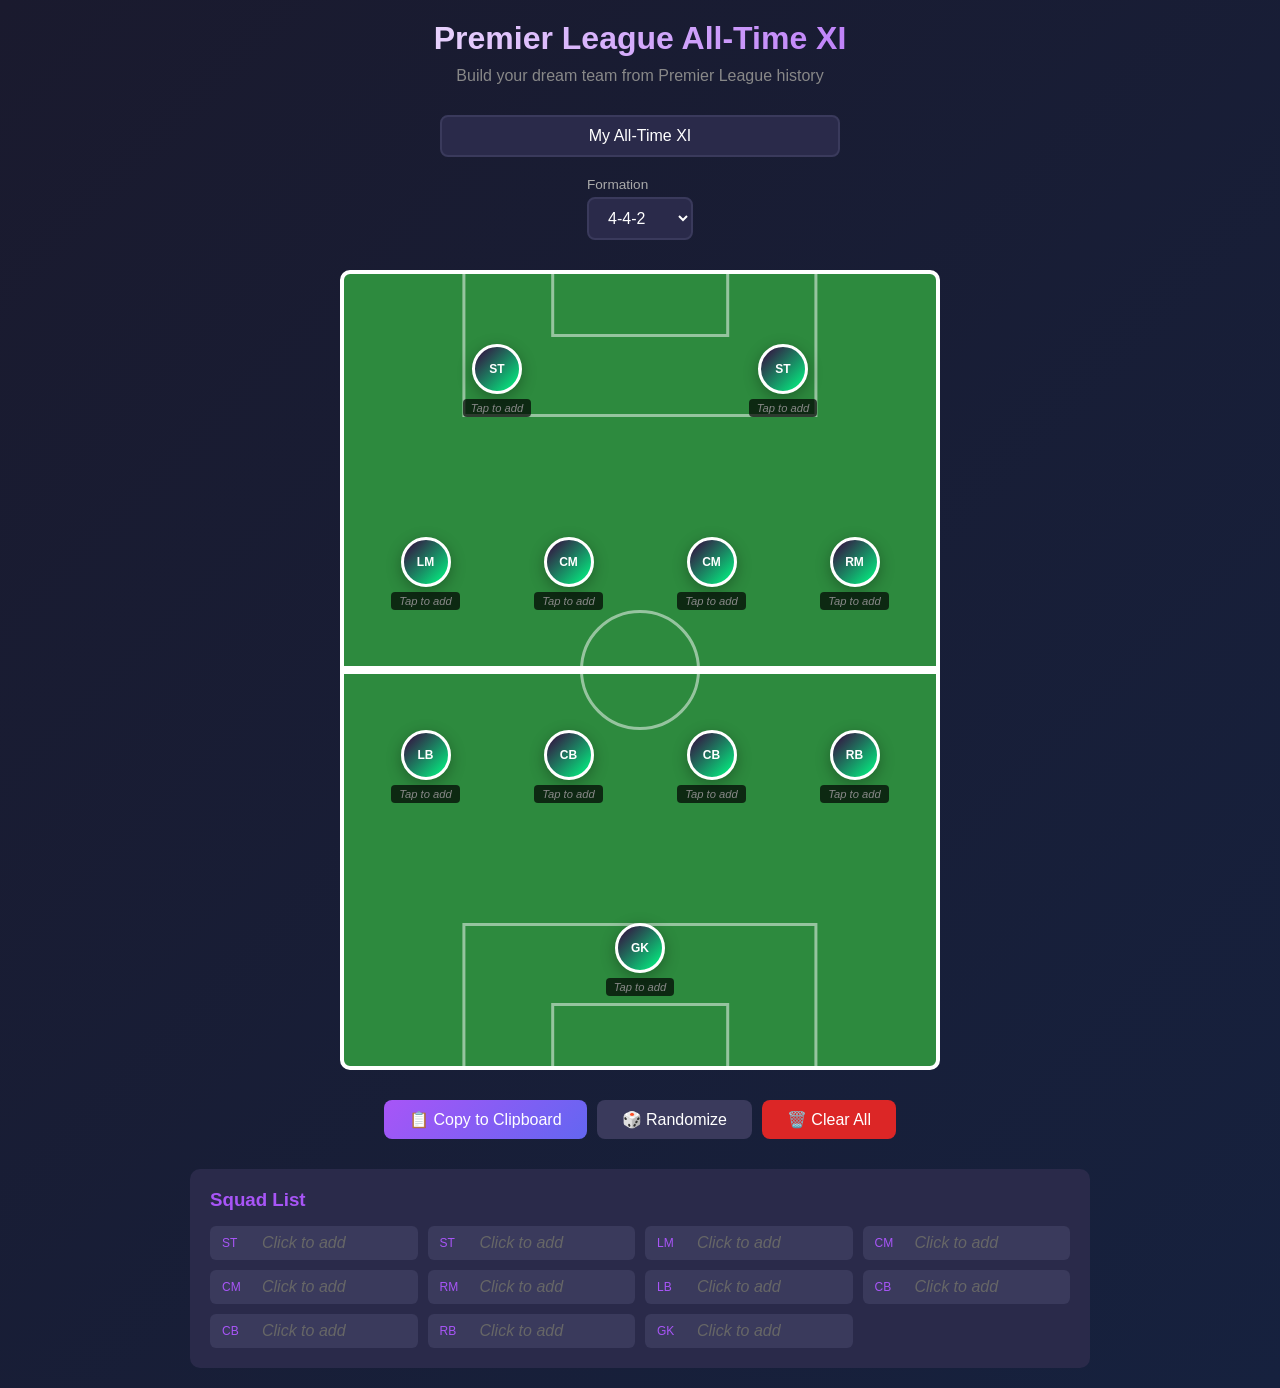
==== premier-league-xi-builder.html @ 078b73fc "Add Premier League All-Time XI Builder tool A visual team builder with: - 10 flexible formations (4-" ====
<!DOCTYPE html>
<html lang="en">
<head>
    <meta charset="UTF-8">
    <meta name="viewport" content="width=device-width, initial-scale=1.0">
    <title>Premier League All-Time XI Builder</title>
    <style>
        * {
            box-sizing: border-box;
            margin: 0;
            padding: 0;
        }

        body {
            font-family: -apple-system, BlinkMacSystemFont, 'Segoe UI', Roboto, sans-serif;
            background: linear-gradient(135deg, #1a1a2e 0%, #16213e 100%);
            min-height: 100vh;
            padding: 20px;
            color: #fff;
        }

        .container {
            max-width: 900px;
            margin: 0 auto;
        }

        h1 {
            text-align: center;
            margin-bottom: 10px;
            font-size: 2rem;
            background: linear-gradient(90deg, #fff, #a855f7);
            -webkit-background-clip: text;
            -webkit-text-fill-color: transparent;
            background-clip: text;
        }

        .subtitle {
            text-align: center;
            color: #888;
            margin-bottom: 30px;
        }

        .controls {
            display: flex;
            gap: 15px;
            justify-content: center;
            flex-wrap: wrap;
            margin-bottom: 30px;
        }

        .control-group {
            display: flex;
            flex-direction: column;
            gap: 5px;
        }

        .control-group label {
            font-size: 0.85rem;
            color: #aaa;
        }

        select, input[type="text"] {
            padding: 10px 15px;
            border: 2px solid #3a3a5c;
            border-radius: 8px;
            background: #2a2a4a;
            color: #fff;
            font-size: 1rem;
            outline: none;
            transition: border-color 0.2s;
        }

        select:focus, input[type="text"]:focus {
            border-color: #a855f7;
        }

        .pitch-container {
            position: relative;
            width: 100%;
            max-width: 600px;
            margin: 0 auto 30px;
            aspect-ratio: 3/4;
            background: linear-gradient(to bottom,
                #2d8a3e 0%, #2d8a3e 49.5%,
                #fff 49.5%, #fff 50.5%,
                #2d8a3e 50.5%, #2d8a3e 100%);
            border-radius: 10px;
            border: 4px solid #fff;
            overflow: hidden;
        }

        .pitch-markings {
            position: absolute;
            inset: 0;
            pointer-events: none;
        }

        /* Center circle */
        .center-circle {
            position: absolute;
            top: 50%;
            left: 50%;
            transform: translate(-50%, -50%);
            width: 120px;
            height: 120px;
            border: 3px solid rgba(255,255,255,0.5);
            border-radius: 50%;
        }

        /* Penalty areas */
        .penalty-area {
            position: absolute;
            left: 50%;
            transform: translateX(-50%);
            width: 60%;
            height: 18%;
            border: 3px solid rgba(255,255,255,0.5);
        }

        .penalty-area.top {
            top: 0;
            border-top: none;
        }

        .penalty-area.bottom {
            bottom: 0;
            border-bottom: none;
        }

        /* Goal areas */
        .goal-area {
            position: absolute;
            left: 50%;
            transform: translateX(-50%);
            width: 30%;
            height: 8%;
            border: 3px solid rgba(255,255,255,0.5);
        }

        .goal-area.top {
            top: 0;
            border-top: none;
        }

        .goal-area.bottom {
            bottom: 0;
            border-bottom: none;
        }

        .players-container {
            position: absolute;
            inset: 0;
            display: flex;
            flex-direction: column;
            padding: 10px;
        }

        .row {
            display: flex;
            justify-content: space-around;
            align-items: center;
            flex: 1;
        }

        .player {
            display: flex;
            flex-direction: column;
            align-items: center;
            gap: 5px;
            cursor: pointer;
            transition: transform 0.2s;
        }

        .player:hover {
            transform: scale(1.1);
        }

        .player-circle {
            width: 50px;
            height: 50px;
            border-radius: 50%;
            background: linear-gradient(135deg, #38003c 0%, #00ff85 100%);
            display: flex;
            align-items: center;
            justify-content: center;
            font-weight: bold;
            font-size: 0.75rem;
            border: 3px solid #fff;
            box-shadow: 0 4px 15px rgba(0,0,0,0.3);
        }

        .player-name {
            background: rgba(0,0,0,0.7);
            padding: 3px 8px;
            border-radius: 4px;
            font-size: 0.7rem;
            max-width: 80px;
            text-align: center;
            white-space: nowrap;
            overflow: hidden;
            text-overflow: ellipsis;
        }

        .player-name.empty {
            color: #888;
            font-style: italic;
        }

        /* Modal */
        .modal-overlay {
            display: none;
            position: fixed;
            inset: 0;
            background: rgba(0,0,0,0.8);
            z-index: 100;
            align-items: center;
            justify-content: center;
        }

        .modal-overlay.active {
            display: flex;
        }

        .modal {
            background: #2a2a4a;
            padding: 30px;
            border-radius: 15px;
            width: 90%;
            max-width: 400px;
            text-align: center;
        }

        .modal h3 {
            margin-bottom: 20px;
            color: #a855f7;
        }

        .modal input {
            width: 100%;
            padding: 12px;
            margin-bottom: 20px;
        }

        .modal-buttons {
            display: flex;
            gap: 10px;
            justify-content: center;
        }

        .btn {
            padding: 10px 25px;
            border: none;
            border-radius: 8px;
            cursor: pointer;
            font-size: 1rem;
            transition: transform 0.2s, opacity 0.2s;
        }

        .btn:hover {
            transform: scale(1.05);
        }

        .btn-primary {
            background: linear-gradient(135deg, #a855f7, #6366f1);
            color: #fff;
        }

        .btn-secondary {
            background: #3a3a5c;
            color: #fff;
        }

        .btn-danger {
            background: #dc2626;
            color: #fff;
        }

        /* Actions */
        .actions {
            display: flex;
            gap: 10px;
            justify-content: center;
            flex-wrap: wrap;
            margin-bottom: 30px;
        }

        /* Team name */
        .team-name-container {
            text-align: center;
            margin-bottom: 20px;
        }

        .team-name-input {
            font-size: 1.5rem;
            text-align: center;
            background: transparent;
            border: 2px dashed #3a3a5c;
            padding: 10px 20px;
            width: 100%;
            max-width: 400px;
        }

        .team-name-input:focus {
            border-style: solid;
        }

        /* Roster list */
        .roster {
            background: #2a2a4a;
            border-radius: 10px;
            padding: 20px;
            margin-top: 20px;
        }

        .roster h3 {
            margin-bottom: 15px;
            color: #a855f7;
        }

        .roster-list {
            display: grid;
            grid-template-columns: repeat(auto-fill, minmax(200px, 1fr));
            gap: 10px;
        }

        .roster-item {
            display: flex;
            align-items: center;
            gap: 10px;
            padding: 8px 12px;
            background: #3a3a5c;
            border-radius: 6px;
        }

        .roster-position {
            font-size: 0.75rem;
            color: #a855f7;
            min-width: 30px;
        }

        .roster-player {
            flex: 1;
        }

        .roster-player.empty {
            color: #666;
            font-style: italic;
        }

        @media (max-width: 600px) {
            .player-circle {
                width: 40px;
                height: 40px;
                font-size: 0.65rem;
            }

            .player-name {
                font-size: 0.6rem;
                max-width: 60px;
            }

            h1 {
                font-size: 1.5rem;
            }
        }
    </style>
</head>
<body>
    <div class="container">
        <h1>Premier League All-Time XI</h1>
        <p class="subtitle">Build your dream team from Premier League history</p>

        <div class="team-name-container">
            <input type="text" class="team-name-input" id="teamName" placeholder="Enter Team Name..." value="My All-Time XI">
        </div>

        <div class="controls">
            <div class="control-group">
                <label>Formation</label>
                <select id="formation">
                    <option value="4-4-2">4-4-2</option>
                    <option value="4-3-3">4-3-3</option>
                    <option value="4-2-3-1">4-2-3-1</option>
                    <option value="3-5-2">3-5-2</option>
                    <option value="3-4-3">3-4-3</option>
                    <option value="5-3-2">5-3-2</option>
                    <option value="5-4-1">5-4-1</option>
                    <option value="4-5-1">4-5-1</option>
                    <option value="4-1-4-1">4-1-4-1</option>
                    <option value="4-3-2-1">4-3-2-1</option>
                </select>
            </div>
        </div>

        <div class="pitch-container">
            <div class="pitch-markings">
                <div class="center-circle"></div>
                <div class="penalty-area top"></div>
                <div class="penalty-area bottom"></div>
                <div class="goal-area top"></div>
                <div class="goal-area bottom"></div>
            </div>
            <div class="players-container" id="playersContainer">
                <!-- Players will be rendered here -->
            </div>
        </div>

        <div class="actions">
            <button class="btn btn-primary" onclick="shareTeam()">📋 Copy to Clipboard</button>
            <button class="btn btn-secondary" onclick="randomizeTeam()">🎲 Randomize</button>
            <button class="btn btn-danger" onclick="clearTeam()">🗑️ Clear All</button>
        </div>

        <div class="roster">
            <h3>Squad List</h3>
            <div class="roster-list" id="rosterList">
                <!-- Roster items will be rendered here -->
            </div>
        </div>
    </div>

    <!-- Edit Modal -->
    <div class="modal-overlay" id="modalOverlay">
        <div class="modal">
            <h3 id="modalTitle">Edit Player</h3>
            <input type="text" id="playerNameInput" placeholder="Enter player name...">
            <div class="modal-buttons">
                <button class="btn btn-secondary" onclick="closeModal()">Cancel</button>
                <button class="btn btn-primary" onclick="savePlayer()">Save</button>
            </div>
        </div>
    </div>

    <script>
        // Formation definitions: rows from attack (top) to goalkeeper (bottom)
        const formations = {
            '4-4-2': {
                rows: [
                    { positions: ['ST', 'ST'] },
                    { positions: ['LM', 'CM', 'CM', 'RM'] },
                    { positions: ['LB', 'CB', 'CB', 'RB'] },
                    { positions: ['GK'] }
                ]
            },
            '4-3-3': {
                rows: [
                    { positions: ['LW', 'ST', 'RW'] },
                    { positions: ['CM', 'CM', 'CM'] },
                    { positions: ['LB', 'CB', 'CB', 'RB'] },
                    { positions: ['GK'] }
                ]
            },
            '4-2-3-1': {
                rows: [
                    { positions: ['ST'] },
                    { positions: ['LW', 'CAM', 'RW'] },
                    { positions: ['CDM', 'CDM'] },
                    { positions: ['LB', 'CB', 'CB', 'RB'] },
                    { positions: ['GK'] }
                ]
            },
            '3-5-2': {
                rows: [
                    { positions: ['ST', 'ST'] },
                    { positions: ['LM', 'CM', 'CAM', 'CM', 'RM'] },
                    { positions: ['CB', 'CB', 'CB'] },
                    { positions: ['GK'] }
                ]
            },
            '3-4-3': {
                rows: [
                    { positions: ['LW', 'ST', 'RW'] },
                    { positions: ['LM', 'CM', 'CM', 'RM'] },
                    { positions: ['CB', 'CB', 'CB'] },
                    { positions: ['GK'] }
                ]
            },
            '5-3-2': {
                rows: [
                    { positions: ['ST', 'ST'] },
                    { positions: ['CM', 'CM', 'CM'] },
                    { positions: ['LWB', 'CB', 'CB', 'CB', 'RWB'] },
                    { positions: ['GK'] }
                ]
            },
            '5-4-1': {
                rows: [
                    { positions: ['ST'] },
                    { positions: ['LM', 'CM', 'CM', 'RM'] },
                    { positions: ['LWB', 'CB', 'CB', 'CB', 'RWB'] },
                    { positions: ['GK'] }
                ]
            },
            '4-5-1': {
                rows: [
                    { positions: ['ST'] },
                    { positions: ['LM', 'CM', 'CAM', 'CM', 'RM'] },
                    { positions: ['LB', 'CB', 'CB', 'RB'] },
                    { positions: ['GK'] }
                ]
            },
            '4-1-4-1': {
                rows: [
                    { positions: ['ST'] },
                    { positions: ['LM', 'CM', 'CM', 'RM'] },
                    { positions: ['CDM'] },
                    { positions: ['LB', 'CB', 'CB', 'RB'] },
                    { positions: ['GK'] }
                ]
            },
            '4-3-2-1': {
                rows: [
                    { positions: ['ST'] },
                    { positions: ['CF', 'CF'] },
                    { positions: ['CM', 'CM', 'CM'] },
                    { positions: ['LB', 'CB', 'CB', 'RB'] },
                    { positions: ['GK'] }
                ]
            }
        };

        // Sample legendary players for randomization
        const legendaryPlayers = {
            GK: ['Peter Schmeichel', 'David Seaman', 'Edwin van der Sar', 'Petr Cech', 'Alisson'],
            CB: ['Rio Ferdinand', 'John Terry', 'Virgil van Dijk', 'Tony Adams', 'Vincent Kompany', 'Nemanja Vidic'],
            LB: ['Ashley Cole', 'Patrice Evra', 'Andy Robertson', 'Denis Irwin', 'Stuart Pearce'],
            RB: ['Gary Neville', 'Trent Alexander-Arnold', 'Lauren', 'Kyle Walker', 'Branislav Ivanovic'],
            LWB: ['Ashley Cole', 'Andy Robertson', 'Marcos Alonso', 'Patrice Evra'],
            RWB: ['Kyle Walker', 'Trent Alexander-Arnold', 'Reece James', 'César Azpilicueta'],
            CDM: ['Patrick Vieira', 'Roy Keane', 'Claude Makélélé', 'N\'Golo Kanté', 'Fernandinho'],
            CM: ['Steven Gerrard', 'Frank Lampard', 'Paul Scholes', 'Kevin De Bruyne', 'David Silva', 'Yaya Touré'],
            CAM: ['Dennis Bergkamp', 'Kevin De Bruyne', 'David Silva', 'Gianfranco Zola', 'Juan Mata'],
            LM: ['Ryan Giggs', 'Robert Pires', 'Eden Hazard', 'Gareth Bale', 'Sadio Mané'],
            RM: ['David Beckham', 'Cristiano Ronaldo', 'Mohamed Salah', 'Arjen Robben', 'Riyad Mahrez'],
            LW: ['Ryan Giggs', 'Eden Hazard', 'Sadio Mané', 'Robert Pires', 'Son Heung-min'],
            RW: ['Mohamed Salah', 'Cristiano Ronaldo', 'David Beckham', 'Arjen Robben', 'Raheem Sterling'],
            CF: ['Wayne Rooney', 'Eric Cantona', 'Dennis Bergkamp', 'Robin van Persie', 'Teddy Sheringham'],
            ST: ['Thierry Henry', 'Alan Shearer', 'Sergio Agüero', 'Wayne Rooney', 'Didier Drogba', 'Harry Kane', 'Erling Haaland', 'Ruud van Nistelrooy']
        };

        let players = [];
        let currentEditIndex = null;
        let currentFormation = '4-4-2';

        function init() {
            loadFromStorage();
            document.getElementById('formation').value = currentFormation;
            renderPitch();
            renderRoster();

            document.getElementById('formation').addEventListener('change', (e) => {
                currentFormation = e.target.value;
                // Preserve player names when changing formation
                const savedNames = players.map(p => p.name);
                initPlayers();
                // Restore names to matching positions where possible
                players.forEach((player, i) => {
                    if (savedNames[i]) {
                        player.name = savedNames[i];
                    }
                });
                renderPitch();
                renderRoster();
                saveToStorage();
            });

            document.getElementById('teamName').addEventListener('input', saveToStorage);

            document.getElementById('playerNameInput').addEventListener('keypress', (e) => {
                if (e.key === 'Enter') savePlayer();
            });

            document.getElementById('modalOverlay').addEventListener('click', (e) => {
                if (e.target === document.getElementById('modalOverlay')) closeModal();
            });
        }

        function initPlayers() {
            players = [];
            const formation = formations[currentFormation];
            formation.rows.forEach(row => {
                row.positions.forEach(pos => {
                    players.push({ position: pos, name: '' });
                });
            });
        }

        function renderPitch() {
            const container = document.getElementById('playersContainer');
            container.innerHTML = '';

            const formation = formations[currentFormation];
            let playerIndex = 0;

            formation.rows.forEach(row => {
                const rowDiv = document.createElement('div');
                rowDiv.className = 'row';

                row.positions.forEach(pos => {
                    const player = players[playerIndex];
                    const playerDiv = document.createElement('div');
                    playerDiv.className = 'player';
                    playerDiv.onclick = () => openModal(playerIndex);

                    playerDiv.innerHTML = `
                        <div class="player-circle">${player.position}</div>
                        <div class="player-name ${player.name ? '' : 'empty'}">${player.name || 'Tap to add'}</div>
                    `;

                    rowDiv.appendChild(playerDiv);
                    playerIndex++;
                });

                container.appendChild(rowDiv);
            });
        }

        function renderRoster() {
            const list = document.getElementById('rosterList');
            list.innerHTML = '';

            players.forEach((player, index) => {
                const item = document.createElement('div');
                item.className = 'roster-item';
                item.onclick = () => openModal(index);
                item.innerHTML = `
                    <span class="roster-position">${player.position}</span>
                    <span class="roster-player ${player.name ? '' : 'empty'}">${player.name || 'Click to add'}</span>
                `;
                list.appendChild(item);
            });
        }

        function openModal(index) {
            currentEditIndex = index;
            const player = players[index];
            document.getElementById('modalTitle').textContent = `Edit ${player.position}`;
            document.getElementById('playerNameInput').value = player.name;
            document.getElementById('modalOverlay').classList.add('active');
            document.getElementById('playerNameInput').focus();
        }

        function closeModal() {
            document.getElementById('modalOverlay').classList.remove('active');
            currentEditIndex = null;
        }

        function savePlayer() {
            if (currentEditIndex !== null) {
                const name = document.getElementById('playerNameInput').value.trim();
                players[currentEditIndex].name = name;
                renderPitch();
                renderRoster();
                saveToStorage();
            }
            closeModal();
        }

        function clearTeam() {
            if (confirm('Clear all players?')) {
                players.forEach(p => p.name = '');
                renderPitch();
                renderRoster();
                saveToStorage();
            }
        }

        function randomizeTeam() {
            players.forEach(player => {
                const options = legendaryPlayers[player.position] || legendaryPlayers['CM'];
                player.name = options[Math.floor(Math.random() * options.length)];
            });
            renderPitch();
            renderRoster();
            saveToStorage();
        }

        function shareTeam() {
            const teamName = document.getElementById('teamName').value || 'My All-Time XI';
            let text = `⚽ ${teamName}\n`;
            text += `📋 Formation: ${currentFormation}\n\n`;

            const formation = formations[currentFormation];
            let playerIndex = 0;

            formation.rows.forEach(row => {
                const rowPlayers = row.positions.map(pos => {
                    const player = players[playerIndex++];
                    return `${player.position}: ${player.name || '(empty)'}`;
                });
                text += rowPlayers.join(' | ') + '\n';
            });

            navigator.clipboard.writeText(text).then(() => {
                alert('Team copied to clipboard!');
            }).catch(() => {
                // Fallback for older browsers
                const textarea = document.createElement('textarea');
                textarea.value = text;
                document.body.appendChild(textarea);
                textarea.select();
                document.execCommand('copy');
                document.body.removeChild(textarea);
                alert('Team copied to clipboard!');
            });
        }

        function saveToStorage() {
            const data = {
                formation: currentFormation,
                teamName: document.getElementById('teamName').value,
                players: players
            };
            localStorage.setItem('plXI', JSON.stringify(data));
        }

        function loadFromStorage() {
            const saved = localStorage.getItem('plXI');
            if (saved) {
                try {
                    const data = JSON.parse(saved);
                    currentFormation = data.formation || '4-4-2';
                    document.getElementById('teamName').value = data.teamName || 'My All-Time XI';
                    players = data.players || [];

                    // Validate players match formation
                    const formation = formations[currentFormation];
                    let expectedCount = 0;
                    formation.rows.forEach(row => expectedCount += row.positions.length);

                    if (players.length !== expectedCount) {
                        initPlayers();
                    }
                } catch (e) {
                    initPlayers();
                }
            } else {
                initPlayers();
            }
        }

        init();
    </script>
</body>
</html>
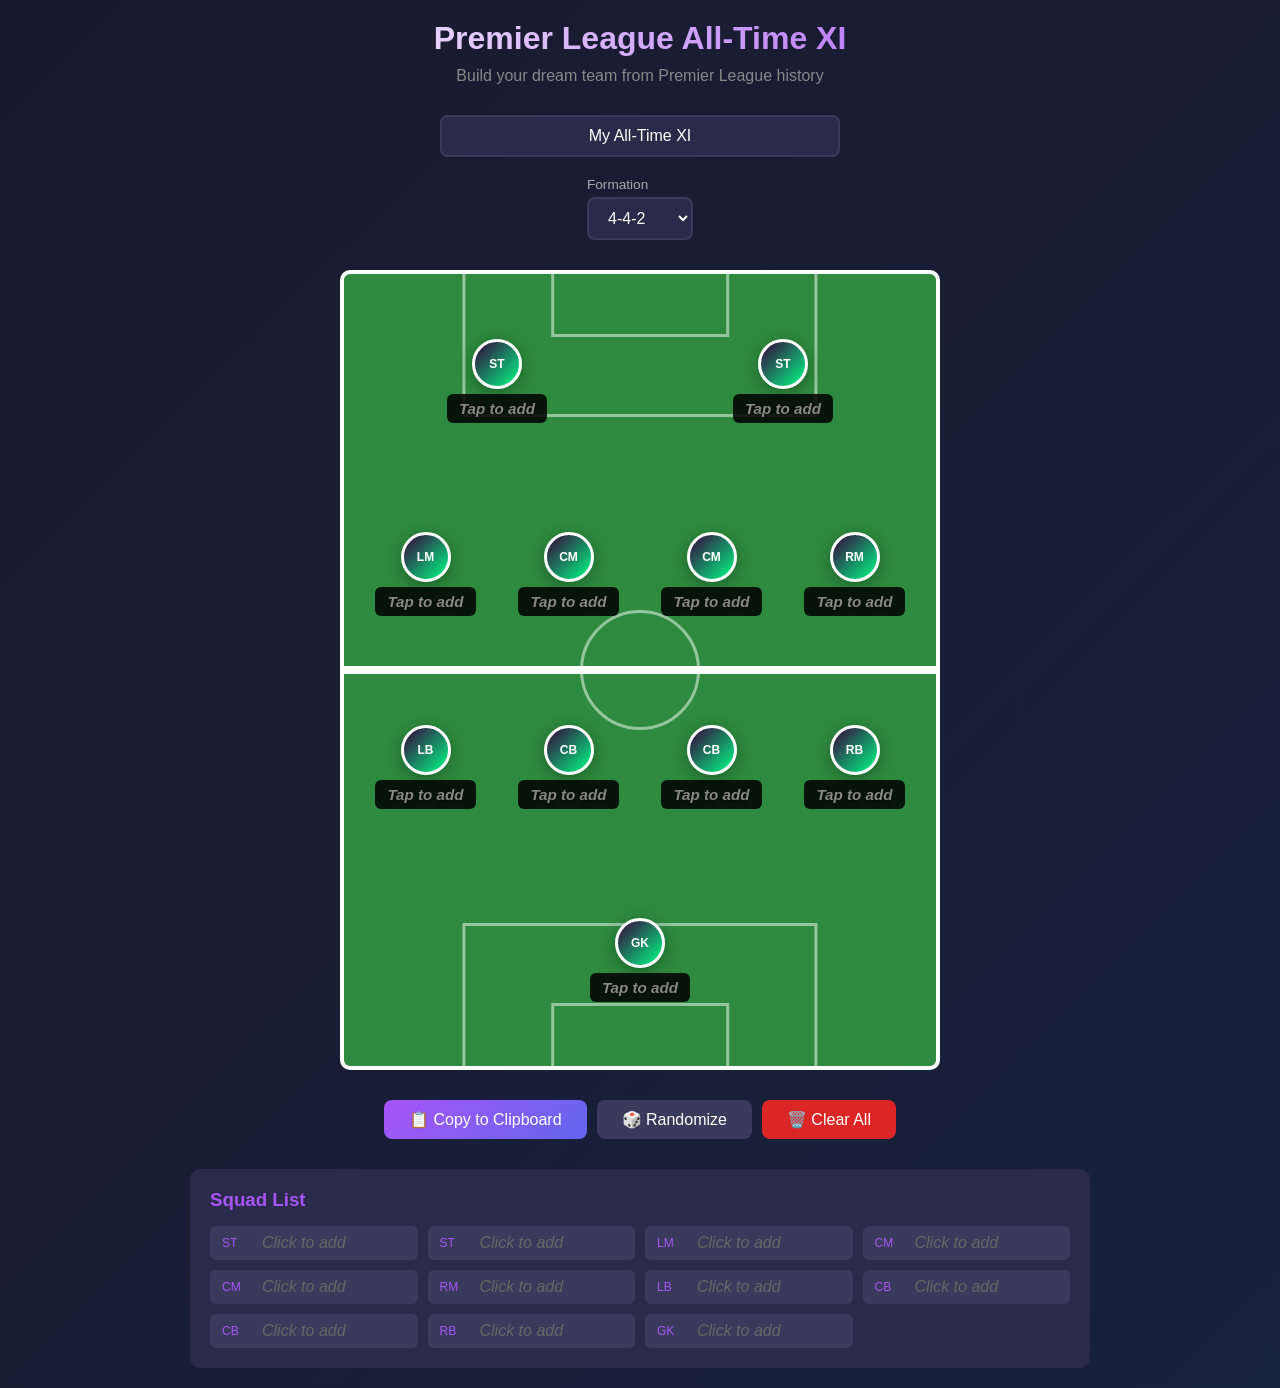
==== commit 9dcd95e3: "Make player names more prominent on pitch" ====
--- a/premier-league-xi-builder.html
+++ b/premier-league-xi-builder.html
@@ -190,15 +190,17 @@
         }
 
         .player-name {
-            background: rgba(0,0,0,0.7);
-            padding: 3px 8px;
-            border-radius: 4px;
-            font-size: 0.7rem;
-            max-width: 80px;
+            background: rgba(0,0,0,0.85);
+            padding: 6px 12px;
+            border-radius: 6px;
+            font-size: 0.95rem;
+            font-weight: 600;
+            max-width: 120px;
             text-align: center;
             white-space: nowrap;
             overflow: hidden;
             text-overflow: ellipsis;
+            text-shadow: 0 1px 2px rgba(0,0,0,0.5);
         }
 
         .player-name.empty {
@@ -355,8 +357,9 @@
             }
 
             .player-name {
-                font-size: 0.6rem;
-                max-width: 60px;
+                font-size: 0.75rem;
+                max-width: 70px;
+                padding: 4px 8px;
             }
 
             h1 {
@@ -598,9 +601,10 @@
 
                 row.positions.forEach(pos => {
                     const player = players[playerIndex];
+                    const idx = playerIndex; // Capture current index for closure
                     const playerDiv = document.createElement('div');
                     playerDiv.className = 'player';
-                    playerDiv.onclick = () => openModal(playerIndex);
+                    playerDiv.onclick = () => openModal(idx);
 
                     playerDiv.innerHTML = `
                         <div class="player-circle">${player.position}</div>
